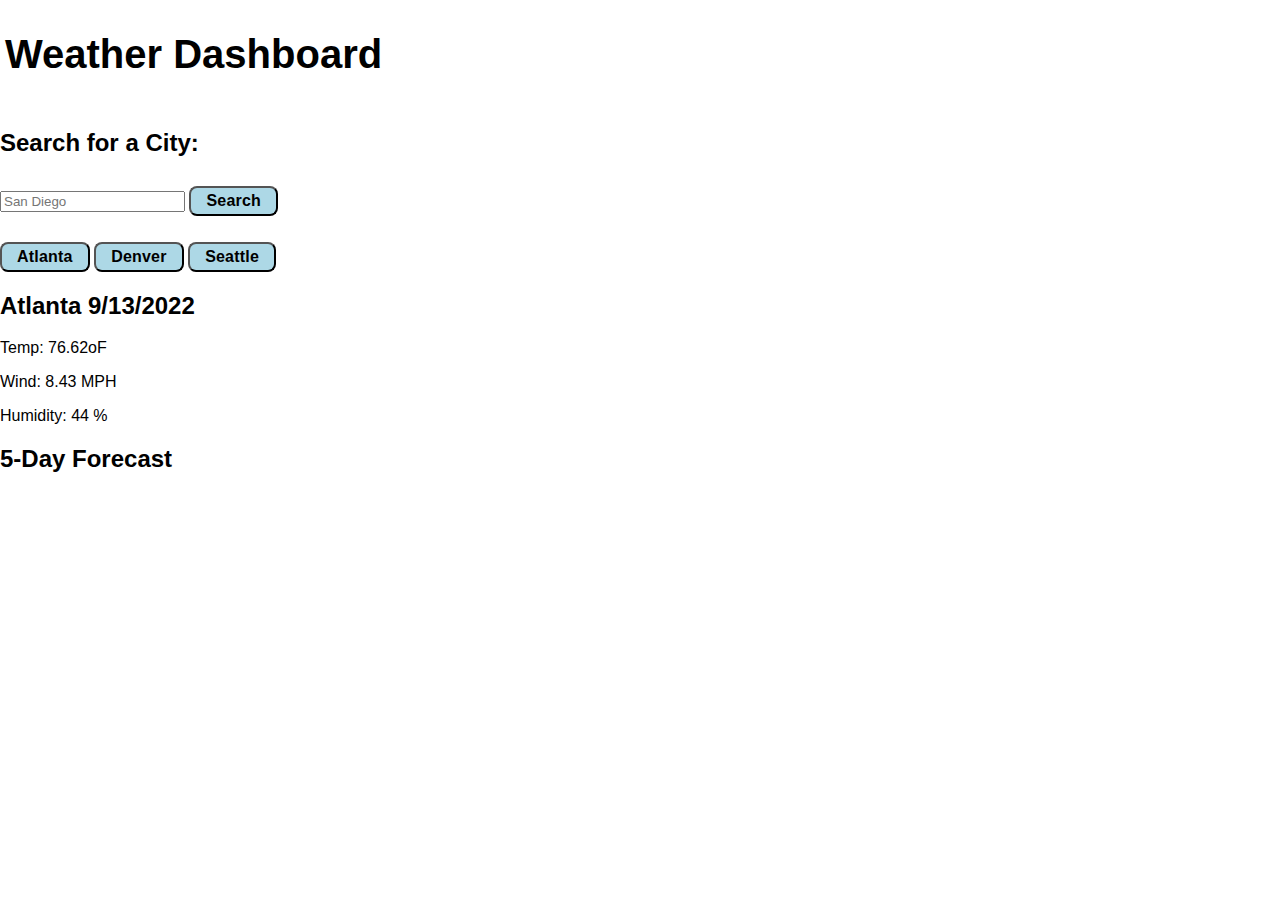
==== index.html @ 6560a83a "started html file setup" ====
<head>
    <title>Weather Dashboard</title>
    <meta charset="UTF-8" />
    <meta name="viewport" content="width=device-width, initial-scale=1" />
    <link rel="stylesheet" type="text/css" href="./assets/css/style.css" />
</head>

<body>
    <header>
        <h1> Weather Dashboard</h1>
    </header>

    <main>
        <!-- anytime something is submitted, needs a form and submit button -->
        <div>
            <!--block vs inline elements-->
            <!--heading goes before form-->
            <h2>Search for a City:</h2>
            <form class="search" id="search">
                <!-- input is self-closing so need / before > -->
                <!-- placeholder offers suggestion in input box -->
                <input class="search-input" id="search-input" placeholder="San Diego" />
                <button type="submit" id="submit">Search</button>
            </form>
            <div>
                <button id="city-buttons">Atlanta</button>
                <button id="city-buttons">Denver</button>
                <button id="city-buttons">Seattle</button>
            </div>
        </div>
        <div>
            <!--outer div for right side-->
            <div>
                <!--div for the current day forecast-->
                <h2 id="city-name">Atlanta <span id="thedate">9/13/2022</span></h2>
                <p>Temp: <span id="temp">76.62</span>oF</p>
                <p>Wind: <span id="wind">8.43</span> MPH</p>
                <p>Humidity: <span id="humidity">44</span> %</p> 
            </div>
            <div>
                <!--div for the 5 day forecast-->
                <h2>5-Day Forecast</h2>
                <div></div>
            </div>
        </div>


    </main>
    <script src="./assets/scripts/script.js"></script>
</body>

</html>
---- assets/css/style.css ----
* {
    box-sizing: border-box;
  }
  
  body {
    font-family: Arial;
    margin: 0;
    display: flex;
    flex-direction: column;
    min-height: 100vh;
    justify-content: flex-start;
    background: white;
  }

.city-buttons{
   background-color: #b7b7b7;
}

.search-input{
    
}

/* .city-buttons{
    background-color: #b7b7b7;
 }

 .city-buttons{
    background-color: #b7b7b7;
 } */








  /*hide elements to start*/
    .hide {   
      display: none;
    }

  .reset-button {
    font-size: 16px;
    height: 30px;
    line-height: 8px;
    margin-top: 20px;
  }

  /* .very-top-part {
    display: flex;
    margin-top: 16px;
    margin-bottom: 10px;
    background: lightyellow;
    font-size: 25px;
  } */

  /*descending selector*/
  /* .very-top-part a{
    width: 80%;
    text-align: left;
   }
 
   .very-top-part div{
    width: 20%; 
   } */


  .options-container {
    display: flex;
    flex-direction: column;
    justify-content: space-between;
    margin-top: 16px;
  }
  

  button {
    background: lightblue;
    border-radius: 8px;
    color: black;
    cursor: pointer;
    font-size: 1em;
    font-weight: bold;
    letter-spacing: 0.21px;
    line-height: 16px;
    max-width: 255px;
    padding: 5px 15px;
    text-align: center;
    transition-duration: 0.15s;
    transition-property: background-color;
    transition-timing-function: linear;
    margin-top: 0.6em;
  }
  
  header {
    /* display: flex; */
    /* justify-content:center; */
    padding: 5px;
    /* text-align: center; */
    /* background: #bed8ee; */
    color: black;
    border-bottom:5px #879274;
     /* width: 100%;  */
    font-size: 20px;
    /* padding-top: 10px;
    padding-bottom: 10px; */
  }

  header p{
    background: navy;
    border-top: 5px;
    width: 100%;
    text-align: center;
    color: white;
    font-weight: bold;
    height:5vh;


  }
  
  main {
    display: flex;
    flex-wrap:wrap;
    justify-content: space-around;
    flex-direction: column;
  }
  
  section {
    flex: 0 auto;
    padding: 0px;
    margin-top: 0px;
    background-color: #bed8ee;
    border-radius: 0px;
  
  } 

  /*align button text center*/
  .text-center {
    text-align: center;
  }
  

  .start-container,.quiz-container,  .done-container, .high-scores-container {
    background: white;
    border: 1px solid #eceff1;
    border-radius: 5px;
    box-shadow: rgba(60, 64, 67, 2) 0 1px 2px 0,
      rgba(60, 64, 67, 0.15) 0 2px 4px 3px;
    margin:10px;
    padding: 10px;
  } 

  /* .timer {
    height: 2px;
    padding: 10px;
    background: #13293d;
    color: #fff;
    text-align: right;
  }
  
  .timer-text {
    padding: 0px;
  } */

  @media screen and (max-width: 1183px) {
    main {
      flex-direction: column;
    }
  }
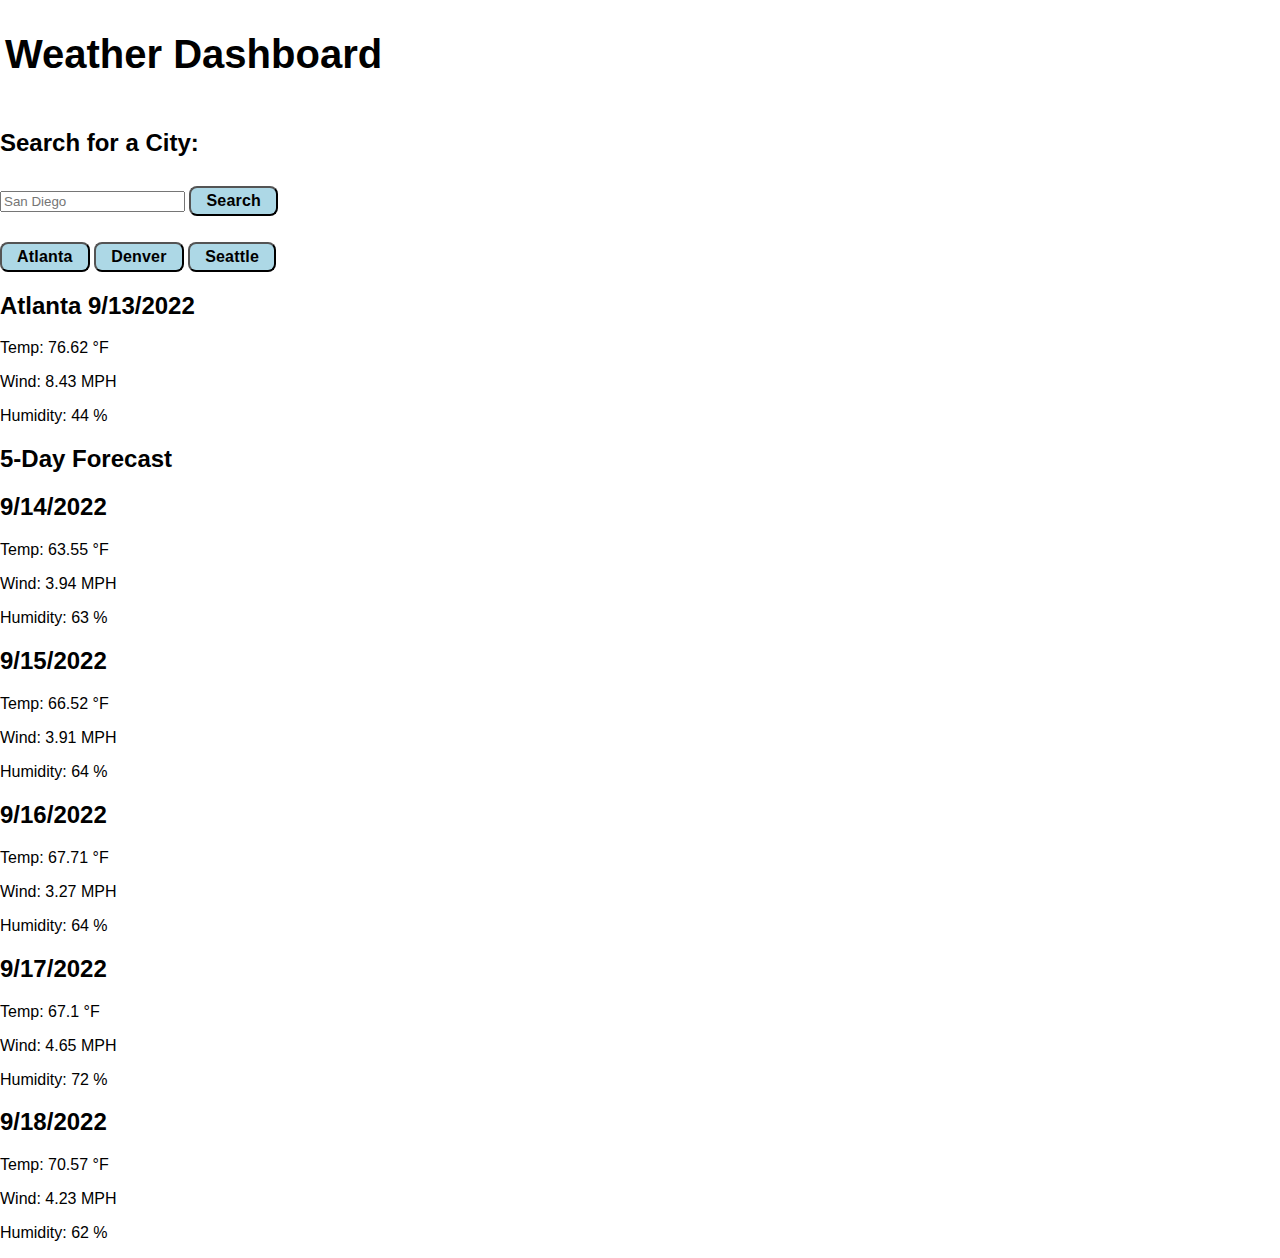
==== commit d54ccb34: "added code for right side of html page" ====
--- a/index.html
+++ b/index.html
@@ -33,14 +33,44 @@
             <div>
                 <!--div for the current day forecast-->
                 <h2 id="city-name">Atlanta <span id="thedate">9/13/2022</span></h2>
-                <p>Temp: <span id="temp">76.62</span>oF</p>
+                <p>Temp: <span id="temp">76.62</span> °F</p>
                 <p>Wind: <span id="wind">8.43</span> MPH</p>
                 <p>Humidity: <span id="humidity">44</span> %</p> 
             </div>
             <div>
                 <!--div for the 5 day forecast-->
                 <h2>5-Day Forecast</h2>
-                <div></div>
+                <div><!--day 1 of 5 day forecast-->
+                    <h2 id="thedate1">9/14/2022</h2>
+                    <p>Temp: <span id="temp1">63.55</span> °F</p>
+                    <p>Wind: <span id="wind1">3.94</span> MPH</p>
+                    <p>Humidity: <span id="humidity1">63</span> %</p> 
+                </div>
+                <div><!--day 2 of 5 day forecast-->
+                    <h2 id="thedate2">9/15/2022</h2>
+                    <p>Temp: <span id="temp2">66.52</span> °F</p>
+                    <p>Wind: <span id="wind2">3.91</span> MPH</p>
+                    <p>Humidity: <span id="humidity2">64</span> %</p> 
+                </div>
+                <div><!--day 3 of 5 day forecast-->
+                    <h2 id="thedate3">9/16/2022</h2>
+                    <p>Temp: <span id="temp3">67.71</span> °F</p>
+                    <p>Wind: <span id="wind3">3.27</span> MPH</p>
+                    <p>Humidity: <span id="humidity3">64</span> %</p> 
+                </div>
+                <div><!--day 4 of 5 day forecast-->
+                    <h2 id="thedate4">9/17/2022</h2>
+                    <p>Temp: <span id="temp4">67.1</span> °F</p>
+                    <p>Wind: <span id="wind4">4.65</span> MPH</p>
+                    <p>Humidity: <span id="humidity4">72</span> %</p> 
+                </div>
+                <div><!--day 5 of 5 day forecast-->
+                    <h2 id="thedate5">9/18/2022</h2>
+                    <p>Temp: <span id="temp5">70.57</span> °F</p>
+                    <p>Wind: <span id="wind5">4.23</span> MPH</p>
+                    <p>Humidity: <span id="humidity5">62</span> %</p> 
+                </div>
+
             </div>
         </div>
 
--- a/assets/css/style.css
+++ b/assets/css/style.css
@@ -15,64 +15,6 @@
 .city-buttons{
    background-color: #b7b7b7;
 }
-
-.search-input{
-    
-}
-
-/* .city-buttons{
-    background-color: #b7b7b7;
- }
-
- .city-buttons{
-    background-color: #b7b7b7;
- } */
-
-
-
-
-
-
-
-
-  /*hide elements to start*/
-    .hide {   
-      display: none;
-    }
-
-  .reset-button {
-    font-size: 16px;
-    height: 30px;
-    line-height: 8px;
-    margin-top: 20px;
-  }
-
-  /* .very-top-part {
-    display: flex;
-    margin-top: 16px;
-    margin-bottom: 10px;
-    background: lightyellow;
-    font-size: 25px;
-  } */
-
-  /*descending selector*/
-  /* .very-top-part a{
-    width: 80%;
-    text-align: left;
-   }
- 
-   .very-top-part div{
-    width: 20%; 
-   } */
-
-
-  .options-container {
-    display: flex;
-    flex-direction: column;
-    justify-content: space-between;
-    margin-top: 16px;
-  }
-  
 
   button {
     background: lightblue;
@@ -93,29 +35,10 @@
   }
   
   header {
-    /* display: flex; */
-    /* justify-content:center; */
     padding: 5px;
-    /* text-align: center; */
-    /* background: #bed8ee; */
     color: black;
     border-bottom:5px #879274;
-     /* width: 100%;  */
     font-size: 20px;
-    /* padding-top: 10px;
-    padding-bottom: 10px; */
-  }
-
-  header p{
-    background: navy;
-    border-top: 5px;
-    width: 100%;
-    text-align: center;
-    color: white;
-    font-weight: bold;
-    height:5vh;
-
-
   }
   
   main {
@@ -131,36 +54,12 @@
     margin-top: 0px;
     background-color: #bed8ee;
     border-radius: 0px;
-  
   } 
 
   /*align button text center*/
   .text-center {
     text-align: center;
   }
-  
-
-  .start-container,.quiz-container,  .done-container, .high-scores-container {
-    background: white;
-    border: 1px solid #eceff1;
-    border-radius: 5px;
-    box-shadow: rgba(60, 64, 67, 2) 0 1px 2px 0,
-      rgba(60, 64, 67, 0.15) 0 2px 4px 3px;
-    margin:10px;
-    padding: 10px;
-  } 
-
-  /* .timer {
-    height: 2px;
-    padding: 10px;
-    background: #13293d;
-    color: #fff;
-    text-align: right;
-  }
-  
-  .timer-text {
-    padding: 0px;
-  } */
 
   @media screen and (max-width: 1183px) {
     main {
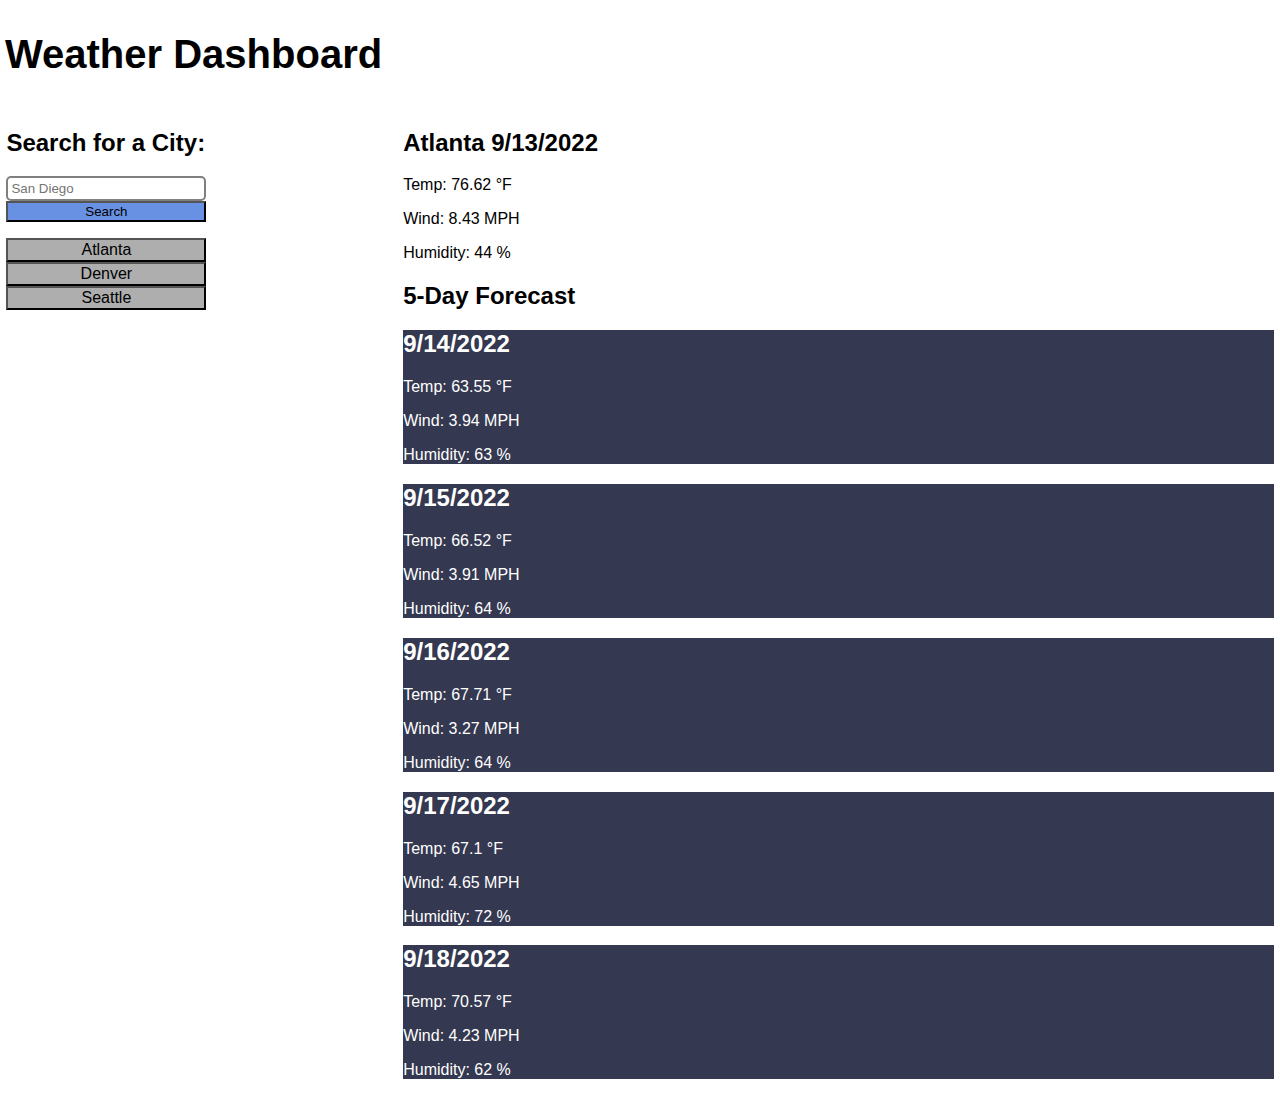
==== commit 67838f69: "some css setup for buttons, input and left/right side" ====
--- a/index.html
+++ b/index.html
@@ -12,7 +12,7 @@
 
     <main>
         <!-- anytime something is submitted, needs a form and submit button -->
-        <div>
+        <div class="outer-div-left">
             <!--block vs inline elements-->
             <!--heading goes before form-->
             <h2>Search for a City:</h2>
@@ -20,15 +20,15 @@
                 <!-- input is self-closing so need / before > -->
                 <!-- placeholder offers suggestion in input box -->
                 <input class="search-input" id="search-input" placeholder="San Diego" />
-                <button type="submit" id="submit">Search</button>
+                <button class="search-btn" type="submit" id="submit">Search</button>
             </form>
             <div>
-                <button id="city-buttons">Atlanta</button>
-                <button id="city-buttons">Denver</button>
-                <button id="city-buttons">Seattle</button>
+                <button class="city-btn" id="city-btn">Atlanta</button>
+                <button class="city-btn" id="city-btn">Denver</button>
+                <button class="city-btn" id="city-btn">Seattle</button>
             </div>
         </div>
-        <div>
+        <div class="outer-div-right">
             <!--outer div for right side-->
             <div>
                 <!--div for the current day forecast-->
@@ -40,31 +40,31 @@
             <div>
                 <!--div for the 5 day forecast-->
                 <h2>5-Day Forecast</h2>
-                <div><!--day 1 of 5 day forecast-->
+                <div class="five-day"><!--day 1 of 5 day forecast-->
                     <h2 id="thedate1">9/14/2022</h2>
                     <p>Temp: <span id="temp1">63.55</span> °F</p>
                     <p>Wind: <span id="wind1">3.94</span> MPH</p>
                     <p>Humidity: <span id="humidity1">63</span> %</p> 
                 </div>
-                <div><!--day 2 of 5 day forecast-->
+                <div class="five-day"><!--day 2 of 5 day forecast-->
                     <h2 id="thedate2">9/15/2022</h2>
                     <p>Temp: <span id="temp2">66.52</span> °F</p>
                     <p>Wind: <span id="wind2">3.91</span> MPH</p>
                     <p>Humidity: <span id="humidity2">64</span> %</p> 
                 </div>
-                <div><!--day 3 of 5 day forecast-->
+                <div class="five-day"><!--day 3 of 5 day forecast-->
                     <h2 id="thedate3">9/16/2022</h2>
                     <p>Temp: <span id="temp3">67.71</span> °F</p>
                     <p>Wind: <span id="wind3">3.27</span> MPH</p>
                     <p>Humidity: <span id="humidity3">64</span> %</p> 
                 </div>
-                <div><!--day 4 of 5 day forecast-->
+                <div class="five-day"><!--day 4 of 5 day forecast-->
                     <h2 id="thedate4">9/17/2022</h2>
                     <p>Temp: <span id="temp4">67.1</span> °F</p>
                     <p>Wind: <span id="wind4">4.65</span> MPH</p>
                     <p>Humidity: <span id="humidity4">72</span> %</p> 
                 </div>
-                <div><!--day 5 of 5 day forecast-->
+                <div class="five-day"><!--day 5 of 5 day forecast-->
                     <h2 id="thedate5">9/18/2022</h2>
                     <p>Temp: <span id="temp5">70.57</span> °F</p>
                     <p>Wind: <span id="wind5">4.23</span> MPH</p>
--- a/assets/css/style.css
+++ b/assets/css/style.css
@@ -12,26 +12,45 @@
     background: white;
   }
 
-.city-buttons{
-   background-color: #b7b7b7;
+.search-btn{
+   background-color: #6991e3;
+   width: 200px;
 }
+   /*never give height to labels, inputs, buttons or headings*/
+.search-input {  /*rounded borders on input box*/
+   border-radius: 5px;
+   border: 2px solid gray;
+   /* padding is for all-around - all side left, rt, up, down */
+   padding: 3px;  
+   width: 200px;
 
-  button {
-    background: lightblue;
-    border-radius: 8px;
+  }
+
+  .outer-div-left{
+    width: 30%;
+  }
+
+
+  .outer-div-right{
+    width: 68%;
+  }
+
+  .city-btn {
+    background: #aeaeae;
     color: black;
+    font-size: 1em;
     cursor: pointer;
-    font-size: 1em;
-    font-weight: bold;
-    letter-spacing: 0.21px;
+    text-align: center;
+    width: 200px;
+    /* letter-spacing: 0.21px;
     line-height: 16px;
     max-width: 255px;
     padding: 5px 15px;
-    text-align: center;
+
     transition-duration: 0.15s;
     transition-property: background-color;
     transition-timing-function: linear;
-    margin-top: 0.6em;
+    margin-top: 0.6em; */
   }
   
   header {
@@ -40,12 +59,17 @@
     border-bottom:5px #879274;
     font-size: 20px;
   }
+
+  .five-day{
+    background-color: #343850; 
+    color: white;
+  }
   
   main {
     display: flex;
     flex-wrap:wrap;
     justify-content: space-around;
-    flex-direction: column;
+    flex-direction: row;
   }
   
   section {
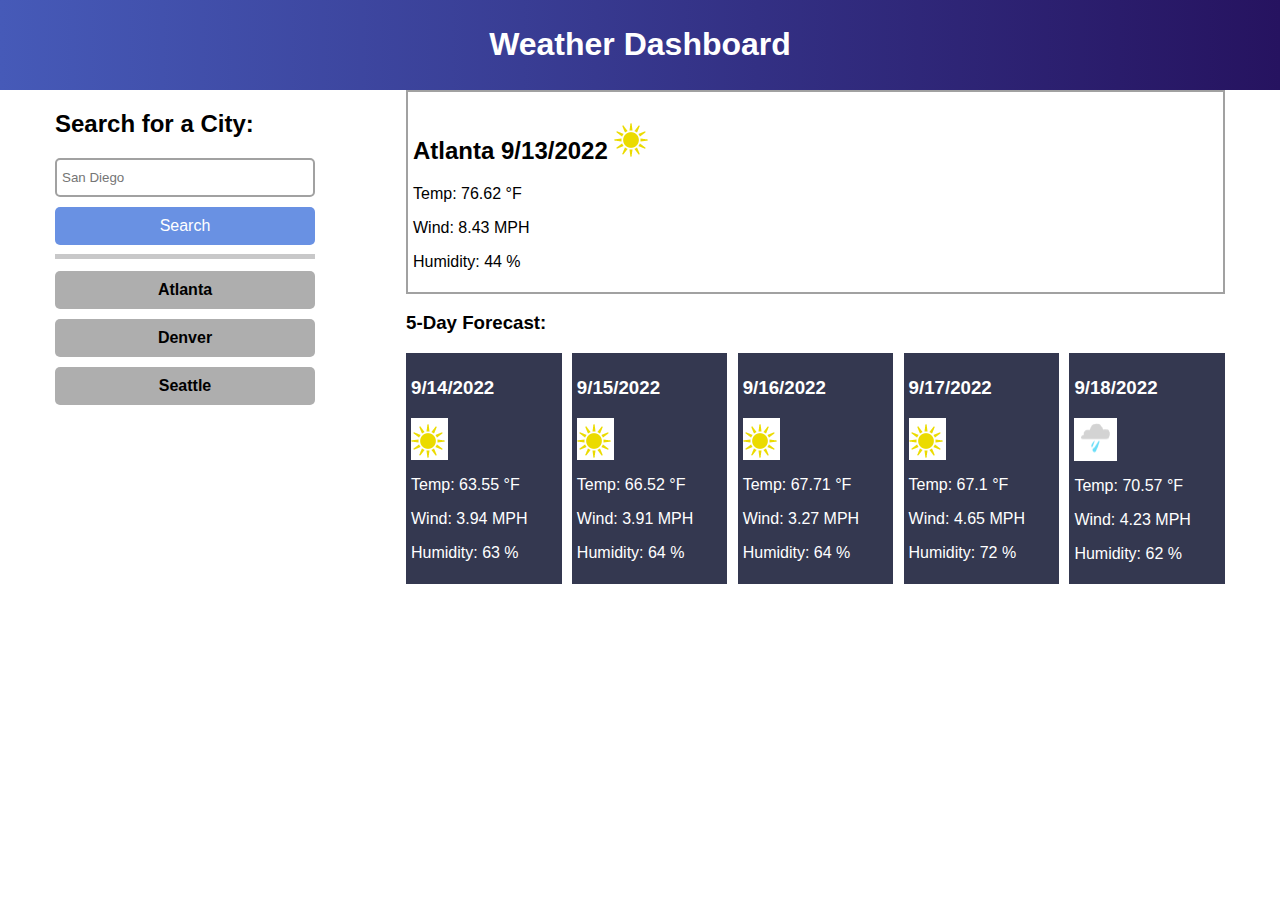
==== commit 73789bbd: "finished most of the CSS formatting on html and css" ====
--- a/index.html
+++ b/index.html
@@ -6,76 +6,99 @@
 </head>
 
 <body>
-    <header>
-        <h1> Weather Dashboard</h1>
-    </header>
+    <div>
+        <header>
+            <div class="container">
+                <h1> Weather Dashboard</h1>
+            </div>
+        </header>
 
-    <main>
-        <!-- anytime something is submitted, needs a form and submit button -->
-        <div class="outer-div-left">
-            <!--block vs inline elements-->
-            <!--heading goes before form-->
-            <h2>Search for a City:</h2>
-            <form class="search" id="search">
-                <!-- input is self-closing so need / before > -->
-                <!-- placeholder offers suggestion in input box -->
-                <input class="search-input" id="search-input" placeholder="San Diego" />
-                <button class="search-btn" type="submit" id="submit">Search</button>
-            </form>
-            <div>
-                <button class="city-btn" id="city-btn">Atlanta</button>
-                <button class="city-btn" id="city-btn">Denver</button>
-                <button class="city-btn" id="city-btn">Seattle</button>
-            </div>
-        </div>
-        <div class="outer-div-right">
-            <!--outer div for right side-->
-            <div>
-                <!--div for the current day forecast-->
-                <h2 id="city-name">Atlanta <span id="thedate">9/13/2022</span></h2>
-                <p>Temp: <span id="temp">76.62</span> °F</p>
-                <p>Wind: <span id="wind">8.43</span> MPH</p>
-                <p>Humidity: <span id="humidity">44</span> %</p> 
-            </div>
-            <div>
-                <!--div for the 5 day forecast-->
-                <h2>5-Day Forecast</h2>
-                <div class="five-day"><!--day 1 of 5 day forecast-->
-                    <h2 id="thedate1">9/14/2022</h2>
-                    <p>Temp: <span id="temp1">63.55</span> °F</p>
-                    <p>Wind: <span id="wind1">3.94</span> MPH</p>
-                    <p>Humidity: <span id="humidity1">63</span> %</p> 
-                </div>
-                <div class="five-day"><!--day 2 of 5 day forecast-->
-                    <h2 id="thedate2">9/15/2022</h2>
-                    <p>Temp: <span id="temp2">66.52</span> °F</p>
-                    <p>Wind: <span id="wind2">3.91</span> MPH</p>
-                    <p>Humidity: <span id="humidity2">64</span> %</p> 
-                </div>
-                <div class="five-day"><!--day 3 of 5 day forecast-->
-                    <h2 id="thedate3">9/16/2022</h2>
-                    <p>Temp: <span id="temp3">67.71</span> °F</p>
-                    <p>Wind: <span id="wind3">3.27</span> MPH</p>
-                    <p>Humidity: <span id="humidity3">64</span> %</p> 
-                </div>
-                <div class="five-day"><!--day 4 of 5 day forecast-->
-                    <h2 id="thedate4">9/17/2022</h2>
-                    <p>Temp: <span id="temp4">67.1</span> °F</p>
-                    <p>Wind: <span id="wind4">4.65</span> MPH</p>
-                    <p>Humidity: <span id="humidity4">72</span> %</p> 
-                </div>
-                <div class="five-day"><!--day 5 of 5 day forecast-->
-                    <h2 id="thedate5">9/18/2022</h2>
-                    <p>Temp: <span id="temp5">70.57</span> °F</p>
-                    <p>Wind: <span id="wind5">4.23</span> MPH</p>
-                    <p>Humidity: <span id="humidity5">62</span> %</p> 
-                </div>
-
+        <div>
+            <div class="container">
+                <main>
+                    <!-- anytime something is submitted, needs a form and submit button -->
+                    <div class="outer-div-left">
+                        <!--block vs inline elements-->
+                        <!--heading goes before form-->
+                        <h2>Search for a City:</h2>
+                        <form class="search-form" id="search">
+                            <!-- input is self-closing so need / before > -->
+                            <!-- placeholder offers suggestion in input box -->
+                            <input class="search-input" id="search-input" placeholder="San Diego" />
+                            <button class="search-btn" type="submit" id="submit">Search</button>
+                        </form>
+                        <div>
+                            <button class="city-btn" id="city-btn">Atlanta</button>
+                            <button class="city-btn" id="city-btn">Denver</button>
+                            <button class="city-btn" id="city-btn">Seattle</button>
+                        </div>
+                    </div>
+                    <div class="outer-div-right">
+                        <!--outer div for right side-->
+                        <div class="curr-day-forecast">
+                            <!--div for the current day forecast-->
+                            <h2 id="city-name">Atlanta <span id="thedate">9/13/2022</span>
+                            <img id="weather-img" src="./assets/images/weather-sunny.png" alt="image of weather predicted for the day">
+                            <!--in JavaScript:
+                            let url = "url-full-path-weatherimage.jpg";
+                             document.getElementById("weather-img").src = url;  
+                            -->
+                            </h2>
+                            <p>Temp: <span id="temp">76.62</span> °F</p>
+                            <p>Wind: <span id="wind">8.43</span> MPH</p>
+                            <p>Humidity: <span id="humidity">44</span> %</p>
+                        </div>
+                        <div>
+                           <h3>5-Day Forecast:</h3>
+                           <div class="five-day-container"> <!--start div for flexbox for 5 day forecast row-->
+                            <div class="five-day-forecast">
+                                <!--day 1 of 5 day forecast-->
+                                <h3 id="thedate1">9/14/2022</h3>
+                                <img id="weather-img1" src="./assets/images/weather-sunny.png" alt="image of weather predicted for 5 day forecast day 1">
+                                <p>Temp: <span id="temp1">63.55</span> °F</p>
+                                <p>Wind: <span id="wind1">3.94</span> MPH</p>
+                                <p>Humidity: <span id="humidity1">63</span> %</p>
+                            </div>
+                            <div class="five-day-forecast">
+                                <!--day 2 of 5 day forecast-->
+                                <h3 id="thedate2">9/15/2022</h3>
+                                <img id="weather-img2" src="./assets/images/weather-sunny.png" alt="image of weather predicted for 5 day forecast day 2">
+                                <p>Temp: <span id="temp2">66.52</span> °F</p>
+                                <p>Wind: <span id="wind2">3.91</span> MPH</p>
+                                <p>Humidity: <span id="humidity2">64</span> %</p>
+                            </div>
+                            <div class="five-day-forecast">
+                                <!--day 3 of 5 day forecast-->
+                                <h3 id="thedate3">9/16/2022</h3>
+                                <img id="weather-img3" src="./assets/images/weather-sunny.png" alt="image of weather predicted for 5 day forecast day 3">
+                                <p>Temp: <span id="temp3">67.71</span> °F</p>
+                                <p>Wind: <span id="wind3">3.27</span> MPH</p>
+                                <p>Humidity: <span id="humidity3">64</span> %</p>
+                            </div>
+                            <div class="five-day-forecast">
+                                <!--day 4 of 5 day forecast-->
+                                <h3 id="thedate4">9/17/2022</h3>
+                                <img id="weather-img4" src="./assets/images/weather-sunny.png" alt="image of weather predicted for 5 day forecast day 4">
+                                <p>Temp: <span id="temp4">67.1</span> °F</p>
+                                <p>Wind: <span id="wind4">4.65</span> MPH</p>
+                                <p>Humidity: <span id="humidity4">72</span> %</p>
+                            </div>
+                            <div class="five-day-forecast">
+                                <!--day 5 of 5 day forecast-->
+                                <h3 id="thedate5">9/18/2022</h3>
+                                <img id="weather-img5" src="./assets/images/weather-cloudy-rain.png" alt="image of weather predicted for 5 day forecast day 5">
+                                <p>Temp: <span id="temp5">70.57</span> °F</p>
+                                <p>Wind: <span id="wind5">4.23</span> MPH</p>
+                                <p>Humidity: <span id="humidity5">62</span> %</p>
+                            </div>
+                         </div><!--end flexbox for 5 day forecast row-->
+                        </div>
+                    </div>
+                </main>
             </div>
         </div>
 
-
-    </main>
+    </div>
     <script src="./assets/scripts/script.js"></script>
 </body>
 
--- a/assets/css/style.css
+++ b/assets/css/style.css
@@ -14,25 +14,39 @@
 
 .search-btn{
    background-color: #6991e3;
-   width: 200px;
+   width: 260px;
+   margin-bottom: 10px;
+   color: white;
+   padding: 10px 0 10px 0px;
+   border: none;  /*no border*/
+   border-radius: 5px;
+   font-family:Calibri, 'Trebuchet MS', sans-serif;
+   font-size: 16px;
+   font-weight: 500; /*bold = 600 so this is a bit less than full bold*/
 }
    /*never give height to labels, inputs, buttons or headings*/
 .search-input {  /*rounded borders on input box*/
    border-radius: 5px;
-   border: 2px solid gray;
+   border: 2px solid #a1a1a1;
    /* padding is for all-around - all side left, rt, up, down */
-   padding: 3px;  
-   width: 200px;
-
+   padding: 10px 0 10px 5px;  /*means 10px top, 0 right, 10px bottom, 5px left, goes clockwise*/
+   width: 260px;
+   margin-bottom: 10px;
   }
 
-  .outer-div-left{
-    width: 30%;
-  }
+ .search-form{
+    position:relative; /*parent must be relative and child must be absolute*/
+ }
 
-
-  .outer-div-right{
-    width: 68%;
+  .search-form::after{
+    content: "";  /*fake out as if there were text here so can use underline property below button*/
+    border-bottom: 5px solid #c8c8c9; /*this is the thickness, style and color of the border*/
+    position:absolute;
+    bottom:-4px;  /*sets up spacing below*/
+    left: 0px;    /*no left spacing*/
+    width: 260px;  /*same width (how long) as buttons above and beloww*/
+    height: 4px;   /*how thick (high) line is*/
+    
   }
 
   .city-btn {
@@ -41,48 +55,67 @@
     font-size: 1em;
     cursor: pointer;
     text-align: center;
-    width: 200px;
-    /* letter-spacing: 0.21px;
-    line-height: 16px;
-    max-width: 255px;
-    padding: 5px 15px;
-
-    transition-duration: 0.15s;
-    transition-property: background-color;
-    transition-timing-function: linear;
-    margin-top: 0.6em; */
+    width: 260px;
+    margin-bottom: 10px;
+    padding: 10px 0 10px 0px;  /*space around*/
+    border: none;  /*no border*/
+    border-radius: 5px;
+    font-family:Calibri, 'Trebuchet MS', sans-serif;
+    font-weight: bold;  /*bold = 600*/
+    font-size: 16px;
   }
   
-  header {
-    padding: 5px;
-    color: black;
-    border-bottom:5px #879274;
-    font-size: 20px;
+  .outer-div-left{
+    width: 30%;
   }
 
-  .five-day{
-    background-color: #343850; 
+  .outer-div-right{
+    width: 70%;
+    height: 60%;  
+  }
+
+  header {
+    padding: 5px;  /*space between elements and text*/
+    background-image: linear-gradient(to right, #465ab8 , #261360);
+    text-align: center;
+  }
+
+  header h1{
     color: white;
   }
-  
-  main {
+
+  .container{
+    max-width: 1170px; /*std size for desktop - automatically fixes spacing on edges*/
+    /* center left and right within container. 
+     margin left and right only work when width is specifyied*/
+    margin-left: auto;  
+    margin-right: auto;
+   }
+
+   main {
     display: flex;
     flex-wrap:wrap;
     justify-content: space-around;
     flex-direction: row;
   }
-  
-  section {
-    flex: 0 auto;
-    padding: 0px;
-    margin-top: 0px;
-    background-color: #bed8ee;
-    border-radius: 0px;
-  } 
 
-  /*align button text center*/
-  .text-center {
-    text-align: center;
+  .curr-day-forecast{
+    border: 2px solid #a1a1a1;
+    padding: 5px;  /*space between elements and text*/
+}
+
+  .five-day-container {
+    display: flex;
+    flex-wrap:wrap;
+    justify-content: space-between;
+    flex-direction: row;
+  }
+
+  .five-day-forecast{
+    background-color: #343850; 
+    color: white;
+    width: 19%;
+    padding: 5px;  /*space between elements and text*/
   }
 
   @media screen and (max-width: 1183px) {
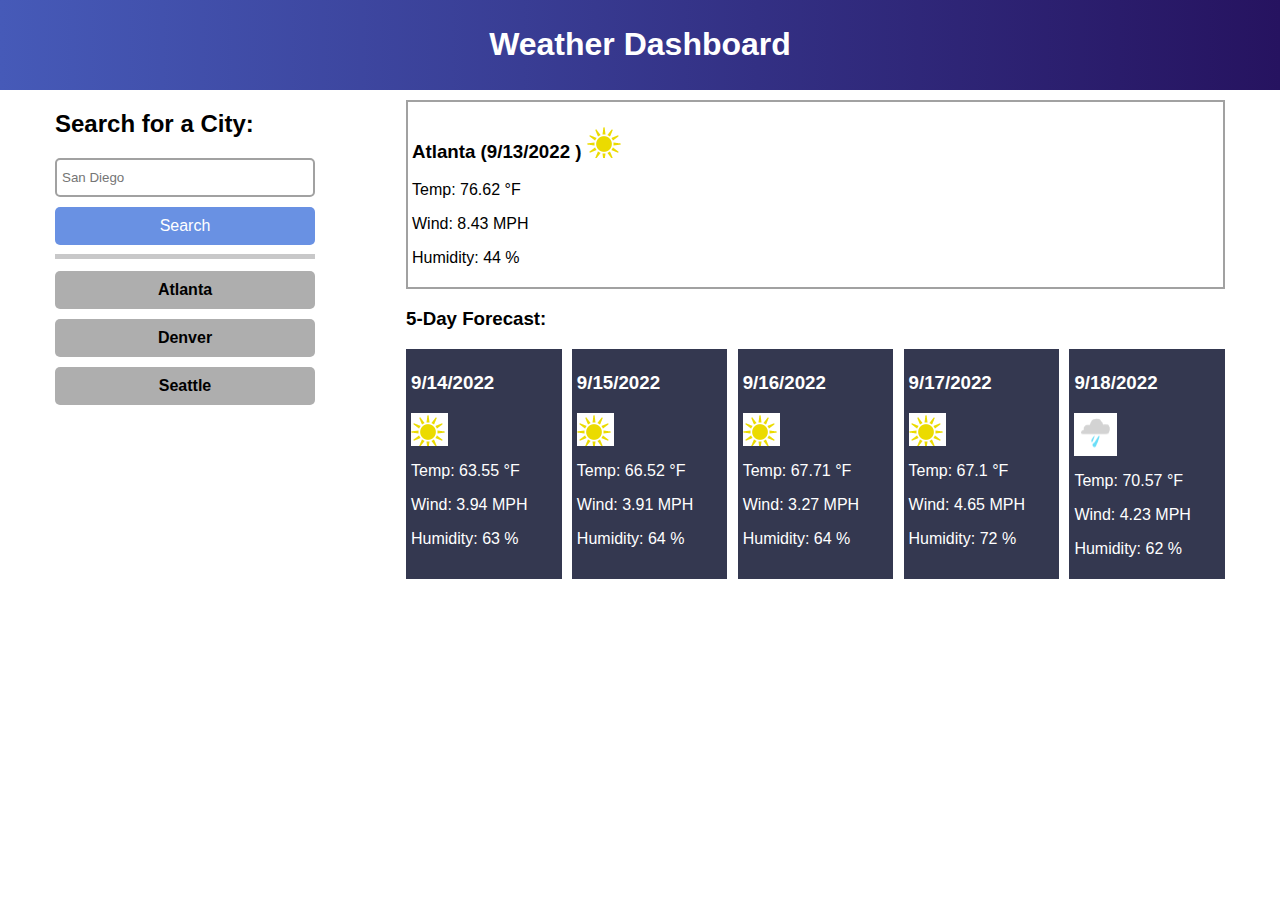
==== commit 70b5f6b7: "formatting top right box with image" ====
--- a/index.html
+++ b/index.html
@@ -33,17 +33,18 @@
                             <button class="city-btn" id="city-btn">Seattle</button>
                         </div>
                     </div>
-                    <div class="outer-div-right">
+                     <div class="outer-div-right">
                         <!--outer div for right side-->
                         <div class="curr-day-forecast">
                             <!--div for the current day forecast-->
-                            <h2 id="city-name">Atlanta <span id="thedate">9/13/2022</span>
-                            <img id="weather-img" src="./assets/images/weather-sunny.png" alt="image of weather predicted for the day">
-                            <!--in JavaScript:
+                            <h3 id="city-name">Atlanta (<span id="thedate">9/13/2022</span>
+                            ) 
+                            <img id="weather-img" src="./assets/images/weather-sunny.png" alt="image of weather predicted for the day">                 
+                             <!--in JavaScript:
                             let url = "url-full-path-weatherimage.jpg";
                              document.getElementById("weather-img").src = url;  
                             -->
-                            </h2>
+                        </h3>
                             <p>Temp: <span id="temp">76.62</span> °F</p>
                             <p>Wind: <span id="wind">8.43</span> MPH</p>
                             <p>Humidity: <span id="humidity">44</span> %</p>
--- a/assets/css/style.css
+++ b/assets/css/style.css
@@ -101,8 +101,10 @@
 
   .curr-day-forecast{
     border: 2px solid #a1a1a1;
-    padding: 5px;  /*space between elements and text*/
+    padding: 4px;  /*space between elements and text*/
+    margin-top:10px;  /*put some space between header and curr day forecast box*/
 }
+
 
   .five-day-container {
     display: flex;
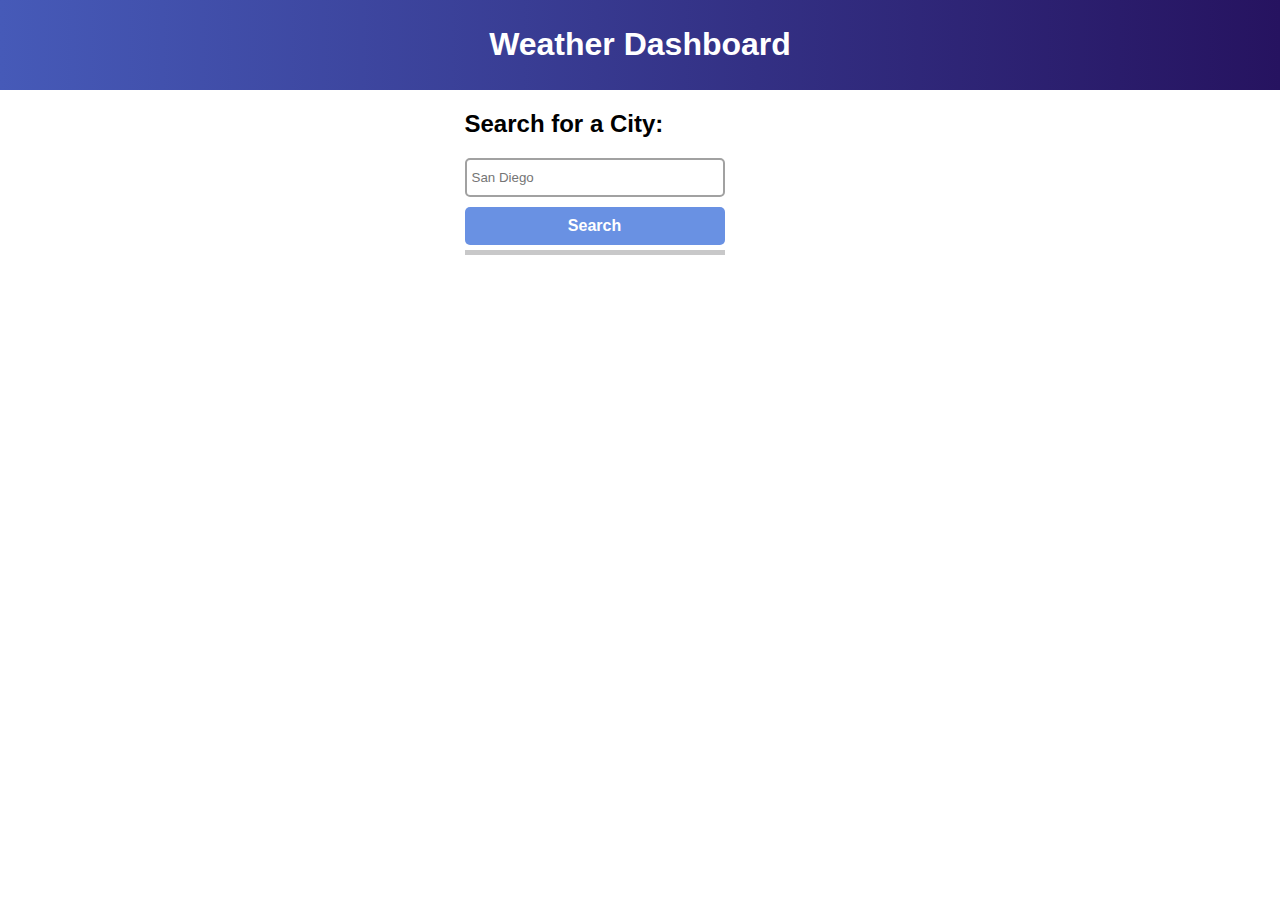
==== commit 8771faef: "final formatting and removed console.logs. Added animation." ====
--- a/index.html
+++ b/index.html
@@ -16,83 +16,85 @@
         <div>
             <div class="container">
                 <main>
-                    <!-- anytime something is submitted, needs a form and submit button -->
                     <div class="outer-div-left">
                         <!--block vs inline elements-->
-                        <!--heading goes before form-->
                         <h2>Search for a City:</h2>
-                        <form class="search-form" id="search">
-                            <!-- input is self-closing so need / before > -->
+                            <!-- input is self-closing so need / before the end > -->
                             <!-- placeholder offers suggestion in input box -->
                             <input class="search-input" id="search-input" placeholder="San Diego" />
-                            <button class="search-btn" type="submit" id="submit">Search</button>
-                        </form>
-                        <div>
-                            <button class="city-btn" id="city-btn">Atlanta</button>
-                            <button class="city-btn" id="city-btn">Denver</button>
-                            <button class="city-btn" id="city-btn">Seattle</button>
+                            <button class="search-btn" id="search-btn">Search</button>
+                        <!-- </form> -->
+                        <div id="prev-searches" class="prev-searches"> <!--do these buttons inside this div dynamically with JS-->
                         </div>
                     </div>
-                     <div class="outer-div-right">
-                        <!--outer div for right side-->
+                    <div class="outer-div-right hide">
                         <div class="curr-day-forecast">
-                            <!--div for the current day forecast-->
-                            <h3 id="city-name">Atlanta (<span id="thedate">9/13/2022</span>
-                            ) 
-                            <img id="weather-img" src="./assets/images/weather-sunny.png" alt="image of weather predicted for the day">                 
-                             <!--in JavaScript:
+                            <span class="first-weather-box">
+                                <h3 id="city-name"></h3>
+                                <h3 id="thedate"></h3>
+                                <!--2rem is about the size of the text in an h3 heading. 1rem is std text size-->
+                                <img id="weather-img" style="max-height:3rem;" src=""
+                                    alt="image of weather predicted for the day">
+                            </span>
+                            <!--in JavaScript:
                             let url = "url-full-path-weatherimage.jpg";
                              document.getElementById("weather-img").src = url;  
                             -->
-                        </h3>
-                            <p>Temp: <span id="temp">76.62</span> °F</p>
-                            <p>Wind: <span id="wind">8.43</span> MPH</p>
-                            <p>Humidity: <span id="humidity">44</span> %</p>
+                            <p>Temp: <span id="temp"></span> </p>
+                            <p>Wind: <span id="wind"></span> </p>
+                            <p>Humidity: <span id="humidity"></span></p>
                         </div>
                         <div>
-                           <h3>5-Day Forecast:</h3>
-                           <div class="five-day-container"> <!--start div for flexbox for 5 day forecast row-->
-                            <div class="five-day-forecast">
-                                <!--day 1 of 5 day forecast-->
-                                <h3 id="thedate1">9/14/2022</h3>
-                                <img id="weather-img1" src="./assets/images/weather-sunny.png" alt="image of weather predicted for 5 day forecast day 1">
-                                <p>Temp: <span id="temp1">63.55</span> °F</p>
-                                <p>Wind: <span id="wind1">3.94</span> MPH</p>
-                                <p>Humidity: <span id="humidity1">63</span> %</p>
+                            <h3>5-Day Forecast:</h3>
+                            <div class="five-day-container">
+                                <!--start div for flexbox for 5 day forecast row-->
+                                <div class="five-day-forecast">
+                                    <!--day 1 of 5 day forecast-->
+                                    <h3 id="thedate0"></h3>
+                                    <img id="weather-img0" style="max-height:3rem;" src=""
+                                        alt="image of weather predicted for 5 day forecast day 1">
+                                    <p>Temp: <span id="temp0"></span> </p>
+                                    <p>Wind: <span id="wind0"></span> </p>
+                                    <p>Humidity: <span id="humidity0"></span> </p>
+                                </div>
+                                <div class="five-day-forecast">
+                                    <!--day 2 of 5 day forecast-->
+                                    <h3 id="thedate1"></h3>
+                                    <img id="weather-img1" style="max-height:3rem;" src=""
+                                        alt="image of weather predicted for 5 day forecast day 2">
+                                    <p>Temp: <span id="temp1"></span></p>
+                                    <p>Wind: <span id="wind1"></span></p>
+                                    <p>Humidity: <span id="humidity1"></span></p>
+                                </div>
+                                <div class="five-day-forecast">
+                                    <!--day 3 of 5 day forecast-->
+                                    <h3 id="thedate2"></h3>
+                                    <img id="weather-img2" style="max-height:3rem;" src=""
+                                        alt="image of weather predicted for 5 day forecast day 3">
+                                    <p>Temp: <span id="temp2"></span> </p>
+                                    <p>Wind: <span id="wind2"></span></p>
+                                    <p>Humidity: <span id="humidity2"></span></p>
+                                </div>
+                                <div class="five-day-forecast">
+                                    <!--day 4 of 5 day forecast-->
+                                    <h3 id="thedate3"></h3>
+                                    <img id="weather-img3" style="max-height:3rem;" src=""
+                                        alt="image of weather predicted for 5 day forecast day 4">
+                                    <p>Temp: <span id="temp3"></span></p>
+                                    <p>Wind: <span id="wind3"></span></p>
+                                    <p>Humidity: <span id="humidity3"></span></p>
+                                </div>
+                                <div class="five-day-forecast">
+                                    <!--day 5 of 5 day forecast-->
+                                    <h3 id="thedate4"></h3>
+                                    <img id="weather-img4" style="max-height:3rem;" src=""
+                                        alt="image of weather predicted for 5 day forecast day 5">
+                                    <p>Temp: <span id="temp4"></span></p>
+                                    <p>Wind: <span id="wind4"></span></p>
+                                    <p>Humidity: <span id="humidity4"></span></p>
+                                </div>
                             </div>
-                            <div class="five-day-forecast">
-                                <!--day 2 of 5 day forecast-->
-                                <h3 id="thedate2">9/15/2022</h3>
-                                <img id="weather-img2" src="./assets/images/weather-sunny.png" alt="image of weather predicted for 5 day forecast day 2">
-                                <p>Temp: <span id="temp2">66.52</span> °F</p>
-                                <p>Wind: <span id="wind2">3.91</span> MPH</p>
-                                <p>Humidity: <span id="humidity2">64</span> %</p>
-                            </div>
-                            <div class="five-day-forecast">
-                                <!--day 3 of 5 day forecast-->
-                                <h3 id="thedate3">9/16/2022</h3>
-                                <img id="weather-img3" src="./assets/images/weather-sunny.png" alt="image of weather predicted for 5 day forecast day 3">
-                                <p>Temp: <span id="temp3">67.71</span> °F</p>
-                                <p>Wind: <span id="wind3">3.27</span> MPH</p>
-                                <p>Humidity: <span id="humidity3">64</span> %</p>
-                            </div>
-                            <div class="five-day-forecast">
-                                <!--day 4 of 5 day forecast-->
-                                <h3 id="thedate4">9/17/2022</h3>
-                                <img id="weather-img4" src="./assets/images/weather-sunny.png" alt="image of weather predicted for 5 day forecast day 4">
-                                <p>Temp: <span id="temp4">67.1</span> °F</p>
-                                <p>Wind: <span id="wind4">4.65</span> MPH</p>
-                                <p>Humidity: <span id="humidity4">72</span> %</p>
-                            </div>
-                            <div class="five-day-forecast">
-                                <!--day 5 of 5 day forecast-->
-                                <h3 id="thedate5">9/18/2022</h3>
-                                <img id="weather-img5" src="./assets/images/weather-cloudy-rain.png" alt="image of weather predicted for 5 day forecast day 5">
-                                <p>Temp: <span id="temp5">70.57</span> °F</p>
-                                <p>Wind: <span id="wind5">4.23</span> MPH</p>
-                                <p>Humidity: <span id="humidity5">62</span> %</p>
-                            </div>
-                         </div><!--end flexbox for 5 day forecast row-->
+                            <!--end flexbox for 5 day forecast row-->
                         </div>
                     </div>
                 </main>
--- a/assets/css/style.css
+++ b/assets/css/style.css
@@ -1,127 +1,153 @@
 * {
-    box-sizing: border-box;
-  }
-  
-  body {
-    font-family: Arial;
-    margin: 0;
-    display: flex;
-    flex-direction: column;
-    min-height: 100vh;
-    justify-content: flex-start;
-    background: white;
-  }
-
-.search-btn{
-   background-color: #6991e3;
-   width: 260px;
-   margin-bottom: 10px;
-   color: white;
-   padding: 10px 0 10px 0px;
-   border: none;  /*no border*/
-   border-radius: 5px;
-   font-family:Calibri, 'Trebuchet MS', sans-serif;
-   font-size: 16px;
-   font-weight: 500; /*bold = 600 so this is a bit less than full bold*/
-}
-   /*never give height to labels, inputs, buttons or headings*/
-.search-input {  /*rounded borders on input box*/
-   border-radius: 5px;
-   border: 2px solid #a1a1a1;
-   /* padding is for all-around - all side left, rt, up, down */
-   padding: 10px 0 10px 5px;  /*means 10px top, 0 right, 10px bottom, 5px left, goes clockwise*/
-   width: 260px;
-   margin-bottom: 10px;
-  }
-
- .search-form{
-    position:relative; /*parent must be relative and child must be absolute*/
- }
-
-  .search-form::after{
-    content: "";  /*fake out as if there were text here so can use underline property below button*/
-    border-bottom: 5px solid #c8c8c9; /*this is the thickness, style and color of the border*/
-    position:absolute;
-    bottom:-4px;  /*sets up spacing below*/
-    left: 0px;    /*no left spacing*/
-    width: 260px;  /*same width (how long) as buttons above and beloww*/
-    height: 4px;   /*how thick (high) line is*/
-    
-  }
-
-  .city-btn {
-    background: #aeaeae;
-    color: black;
-    font-size: 1em;
-    cursor: pointer;
-    text-align: center;
-    width: 260px;
-    margin-bottom: 10px;
-    padding: 10px 0 10px 0px;  /*space around*/
-    border: none;  /*no border*/
-    border-radius: 5px;
-    font-family:Calibri, 'Trebuchet MS', sans-serif;
-    font-weight: bold;  /*bold = 600*/
-    font-size: 16px;
-  }
-  
-  .outer-div-left{
-    width: 30%;
-  }
-
-  .outer-div-right{
-    width: 70%;
-    height: 60%;  
-  }
-
-  header {
-    padding: 5px;  /*space between elements and text*/
-    background-image: linear-gradient(to right, #465ab8 , #261360);
-    text-align: center;
-  }
-
-  header h1{
-    color: white;
-  }
-
-  .container{
-    max-width: 1170px; /*std size for desktop - automatically fixes spacing on edges*/
-    /* center left and right within container. 
-     margin left and right only work when width is specifyied*/
-    margin-left: auto;  
-    margin-right: auto;
-   }
-
-   main {
-    display: flex;
-    flex-wrap:wrap;
-    justify-content: space-around;
-    flex-direction: row;
-  }
-
-  .curr-day-forecast{
-    border: 2px solid #a1a1a1;
-    padding: 4px;  /*space between elements and text*/
-    margin-top:10px;  /*put some space between header and curr day forecast box*/
+  box-sizing: border-box;
 }
 
+body {
+  font-family: Arial;
+  margin: 0;
+  display: flex;
+  flex-direction: column;
+  min-height: 100vh;
+  justify-content: flex-start;
+  background: white;
+}
 
-  .five-day-container {
-    display: flex;
-    flex-wrap:wrap;
-    justify-content: space-between;
-    flex-direction: row;
+header {
+  padding: 5px;
+  /*space between elements and text*/
+  background-image: linear-gradient(to right, #465ab8, #261360);
+  text-align: center;
+}
+
+header h1 {
+  color: white;
+}
+
+.container {
+  max-width: 1170px;
+  /*std size for desktop - automatically fixes spacing on edges*/
+  /* center left and right within container. 
+     margin left and right only work when width is specifyied*/
+  margin-left: auto;
+  margin-right: auto;
+}
+
+main {
+  display: flex;
+  flex-wrap: wrap;
+  justify-content: space-around;
+  flex-direction: row;
+}
+
+.outer-div-left {
+  width: 30%;
+}
+
+.outer-div-right {
+  width: 70%;
+  height: 60%;
+}
+
+/*never give height to labels, inputs, buttons or headings*/
+.search-input {
+  /*rounded borders on input box*/
+  border-radius: 5px;
+  border: 2px solid #a1a1a1;
+  /* padding is for all-around - all side left, rt, up, down */
+  padding: 10px 0 10px 5px;
+  /*means 10px top, 0 right, 10px bottom, 5px left, goes clockwise*/
+  width: 260px;
+  margin-bottom: 10px;
+}
+
+.search-btn {
+  background-color: #6991e3;
+  position: relative;
+  /*to get line under search btn as seen below*/
+  width: 260px;
+  margin-bottom: 10px;
+  color: white;
+  padding: 10px 0 10px 0px;
+  border: none;
+  /*no border*/
+  border-radius: 5px;
+  font-family: Calibri, 'Trebuchet MS', sans-serif;
+  font-size: 16px;
+  font-weight: 550;
+  /*bold = 600 so this is a bit less than full bold*/
+}
+
+.search-btn::after {
+  content: "";
+  /*fake out as if there were text here so can use underline property below button*/
+  border-bottom: 5px solid #c8c8c9;
+  /*this is the thickness, style and color of the border*/
+  position: absolute;
+  bottom: -10px;
+  /*sets up spacing below*/
+  left: 0px;
+  /*no left spacing*/
+  width: 260px;
+  /*same width (how long) as buttons above and beloww*/
+  height: 4px;
+  /*how thick (high) line is*/
+  padding: 10px 0 10px 0px;
+  /*space around */
+}
+
+.prev-searches {   /*for spacing below line*/
+  padding: 10px 0 10px 0px;   /*space around */
+}
+
+/*hide elements to start*/
+.hide {
+  display: none;
+}
+
+.first-weather-box {
+  display: flex;
+}
+
+.city-btn {
+  background: #aeaeae;
+  color: black;
+  font-size: 1em;
+  cursor: pointer;
+  text-align: center;
+  width: 260px;
+  margin-bottom: 10px;
+  padding: 10px 0 10px 0px;   /*space around */
+  border: none;   /*no border*/
+  border-radius: 5px;
+  font-family: Calibri, 'Trebuchet MS', sans-serif;
+  font-weight: bold;    /*bold = 600*/
+  font-size: 16px;
+}
+
+.curr-day-forecast {
+  background-color: #d2ddf7;
+  border: 2px solid #a1a1a1;
+  padding: 4px;   /*space between elements and text*/
+  margin-top: 10px;   /*put some space between header and curr day forecast box*/
+}
+
+.five-day-container {
+  display: flex;
+  flex-wrap: wrap;
+  justify-content: space-between;
+  flex-direction: row;
+}
+
+.five-day-forecast {
+  background-color: #447bfa;
+  color: white;
+  width: 19%;
+  padding: 5px;   /*space between elements and text*/
+  border-radius: .5rem;
+}
+
+@media screen and (max-width: 1183px) {
+  main {
+    flex-direction: column;
   }
-
-  .five-day-forecast{
-    background-color: #343850; 
-    color: white;
-    width: 19%;
-    padding: 5px;  /*space between elements and text*/
-  }
-
-  @media screen and (max-width: 1183px) {
-    main {
-      flex-direction: column;
-    }
-  }+}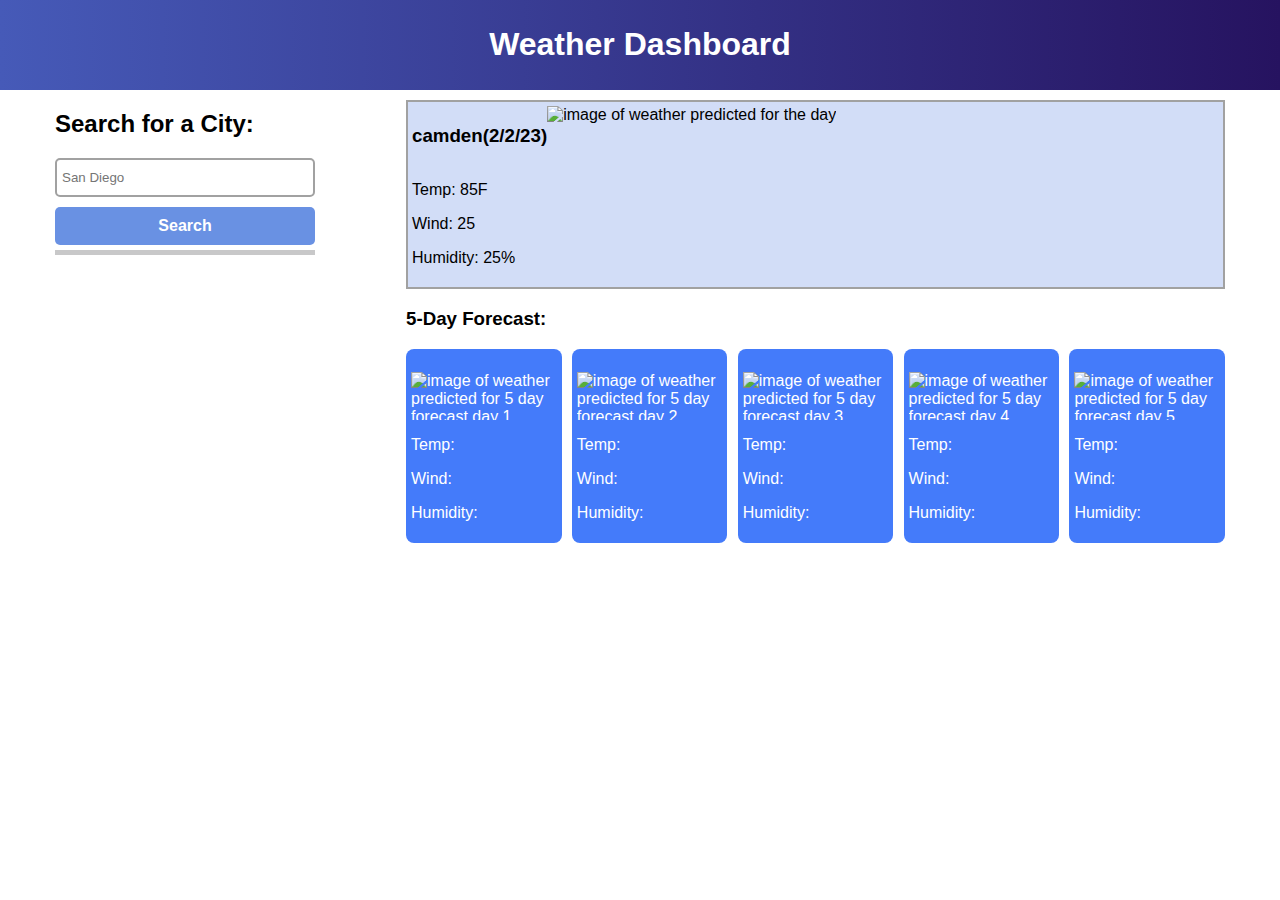
==== commit ea659774: "fixed github repo name in readme" ====
--- a/index.html
+++ b/index.html
@@ -12,7 +12,6 @@
                 <h1> Weather Dashboard</h1>
             </div>
         </header>
-
         <div>
             <div class="container">
                 <main>
@@ -24,14 +23,14 @@
                             <input class="search-input" id="search-input" placeholder="San Diego" />
                             <button class="search-btn" id="search-btn">Search</button>
                         <!-- </form> -->
-                        <div id="prev-searches" class="prev-searches"> <!--do these buttons inside this div dynamically with JS-->
+                        <div id="prev-searches" class="prev-searches"> <!--do these buttons using textContent inside this div dynamically with JS-->
                         </div>
                     </div>
-                    <div class="outer-div-right hide">
+                    <div class="outer-div-right ">
                         <div class="curr-day-forecast">
                             <span class="first-weather-box">
-                                <h3 id="city-name"></h3>
-                                <h3 id="thedate"></h3>
+                                <h3 id="city-name">camden</h3>
+                                <h3 id="thedate">(2/2/23)</h3>
                                 <!--2rem is about the size of the text in an h3 heading. 1rem is std text size-->
                                 <img id="weather-img" style="max-height:3rem;" src=""
                                     alt="image of weather predicted for the day">
@@ -40,9 +39,9 @@
                             let url = "url-full-path-weatherimage.jpg";
                              document.getElementById("weather-img").src = url;  
                             -->
-                            <p>Temp: <span id="temp"></span> </p>
-                            <p>Wind: <span id="wind"></span> </p>
-                            <p>Humidity: <span id="humidity"></span></p>
+                            <p>Temp: <span id="temp">85F</span> </p>
+                            <p>Wind: <span id="wind">25</span> </p>
+                            <p>Humidity: <span id="humidity">25%</span></p>
                         </div>
                         <div>
                             <h3>5-Day Forecast:</h3>
